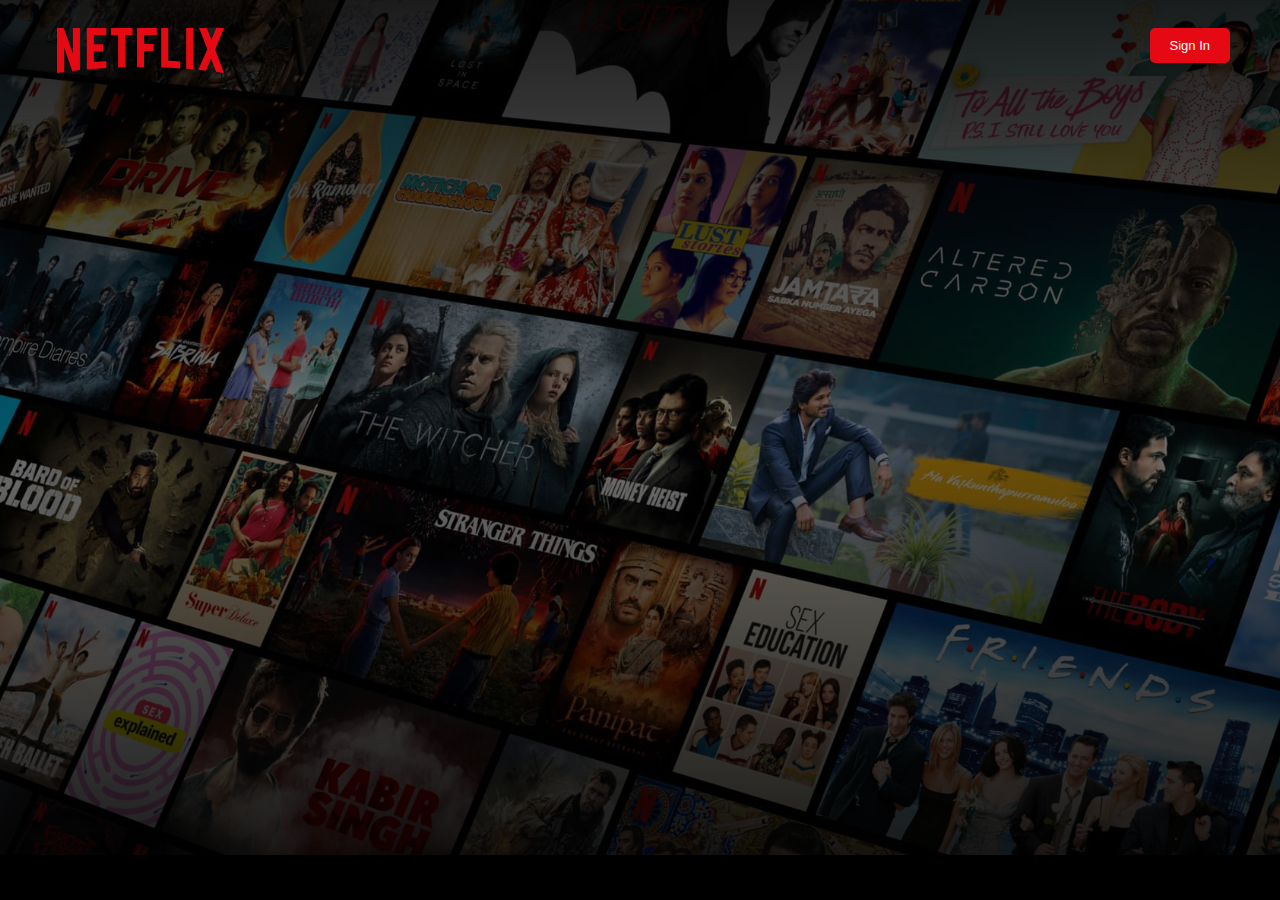
==== src/index.html @ c06342d0 "Place index.html in correct directory" ====
<!DOCTYPE html>
<html>
<head>
  <meta charset="utf-8">
  <meta name="author" description="Chetan Lodha">
  <link rel="stylesheet" href="assets/css/style.css">
  <link rel="shortcut icon" href="assets/images/netflix.ico"/>
  <title>Netflix India – Watch TV Shows Online, Watch Movies Online</title>
</head>
<body>
  <div class="container">
    <div class="landing-section">
      <div class="nav">
        <img src="assets/images/netflix-logo.svg" class="netflix-logo">
        <button class="button sign-in">Sign In</button>
      </div>
     </div>
  </div>
</body>
</html>
---- src/assets/css/style.css ----
body{
    margin: 0;
    background-color: black;
}
.landing-section{
    background-image: url("../images/background.jpg"),linear-gradient(0deg, rgba(0, 0, 0, 0.85), rgba(0, 0, 0, 0.4),rgba(0, 0, 0, 0.85));
    height: 95vh;
    background-blend-mode: overlay;
    background-size: cover;
    background-position: center;
}
.netflix-logo{
    margin: 28px 0px;
    margin-left: 57px;
    height: 45px;
}
.sign-in{
    float: right;   
    margin: 28px 0px;
    margin-right: 50px;
    padding: 10px 20px;
    background-color: #E50914;
    border-radius: 5px;
    border: 0;
    color: white;
    font-family: Verdana, Geneva, Tahoma, sans-serif;
    font-size: small;
}
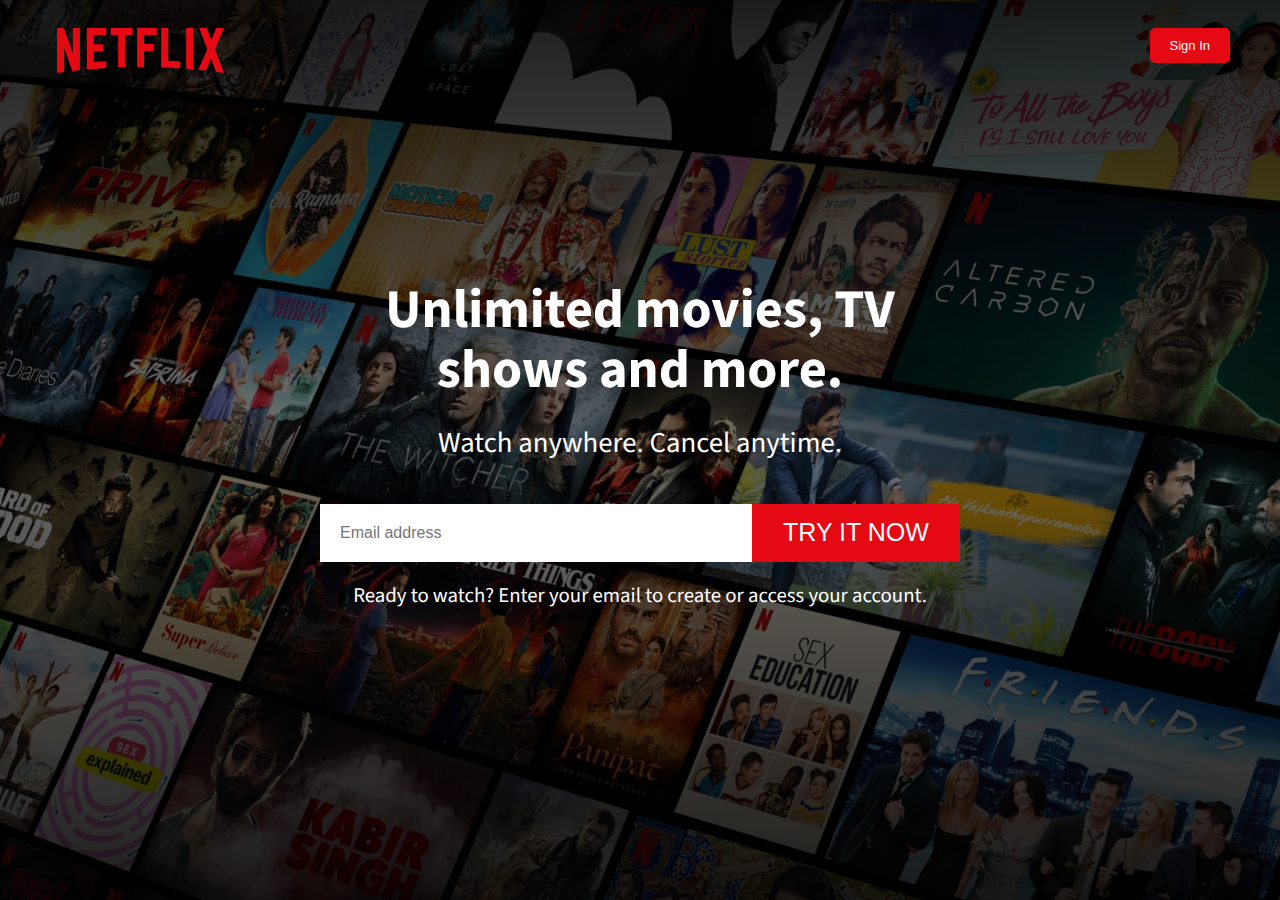
==== commit 23b23610: "Add remaing content for landing page ->Heading 1 ->Heading 2 ->Email input box ->Try it now button -" ====
--- a/src/index.html
+++ b/src/index.html
@@ -10,11 +10,38 @@
 <body>
   <div class="container">
     <div class="landing-section">
+
       <div class="nav">
         <img src="assets/images/netflix-logo.svg" class="netflix-logo">
         <button class="button sign-in">Sign In</button>
       </div>
+
+      <div class="heading-desc">
+
+        <div class="text-container">
+          <span class="heading-text1">
+            Unlimited movies, TV <br> shows and more.
+          </span>
+          <br>
+          <br>
+           <span class="heading-text2">
+            Watch anywhere. Cancel anytime.
+           </span>
+        </div>
+
+        <div class="email-container">
+          <input class="email" type="email" placeholder="Email address">
+          <button class="button-try-now">TRY IT NOW</button>
+        </div>
+
+        <span class="heading-end">
+          Ready to watch? Enter your email to create or access your account.
+        </span>
+
      </div>
+
+    </div>
+
   </div>
 </body>
 </html>
--- a/src/assets/css/style.css
+++ b/src/assets/css/style.css
@@ -1,10 +1,14 @@
+@import url('https://fonts.googleapis.com/css2?family=Source+Sans+Pro:wght@400;600;700&display=swap');
+
 body{
     margin: 0;
     background-color: black;
+    color: white;
+    text-rendering: geometricPrecision;
 }
 .landing-section{
     background-image: url("../images/background.jpg"),linear-gradient(0deg, rgba(0, 0, 0, 0.85), rgba(0, 0, 0, 0.4),rgba(0, 0, 0, 0.85));
-    height: 95vh;
+    height: 100vh;
     background-blend-mode: overlay;
     background-size: cover;
     background-position: center;
@@ -27,3 +31,53 @@
     font-size: small;
 }
 
+.heading-desc{
+    display: flex;
+    flex-direction: column;
+    height: 80%;
+    justify-content: center;
+    align-items: center;
+    text-align: center;
+}
+.text-container{
+    margin-left: 25%;
+    margin-right: 25%;
+    margin-top: -40px;
+    margin-bottom: 20px;
+    font-family: 'Source Sans Pro', sans-serif;
+}
+.heading-text1{
+    font-weight: 700;
+    font-size: 3.4rem;
+    line-height: 1.1;
+}
+.heading-text2{
+    font-weight: 400;
+    font-size: 1.8rem;
+}
+.email-container{
+    display: flex;
+    flex-direction: row;
+    justify-content: center;
+    width: 50%;
+    padding:20px;
+    font-family: 'Source Sans Pro', sans-serif;
+}
+.email{
+    padding: 20px;
+    flex: 6;
+    border: 0;
+    font-size: medium;
+}
+.button-try-now{
+    flex: 3;
+    border: 0;
+    background-color: #E50914;
+    color: white;
+    font-size: 25px;
+}
+.heading-end{
+    font-family: 'Source Sans Pro', sans-serif;
+    font-size: 1.3rem;
+    font-weight: 400;
+}